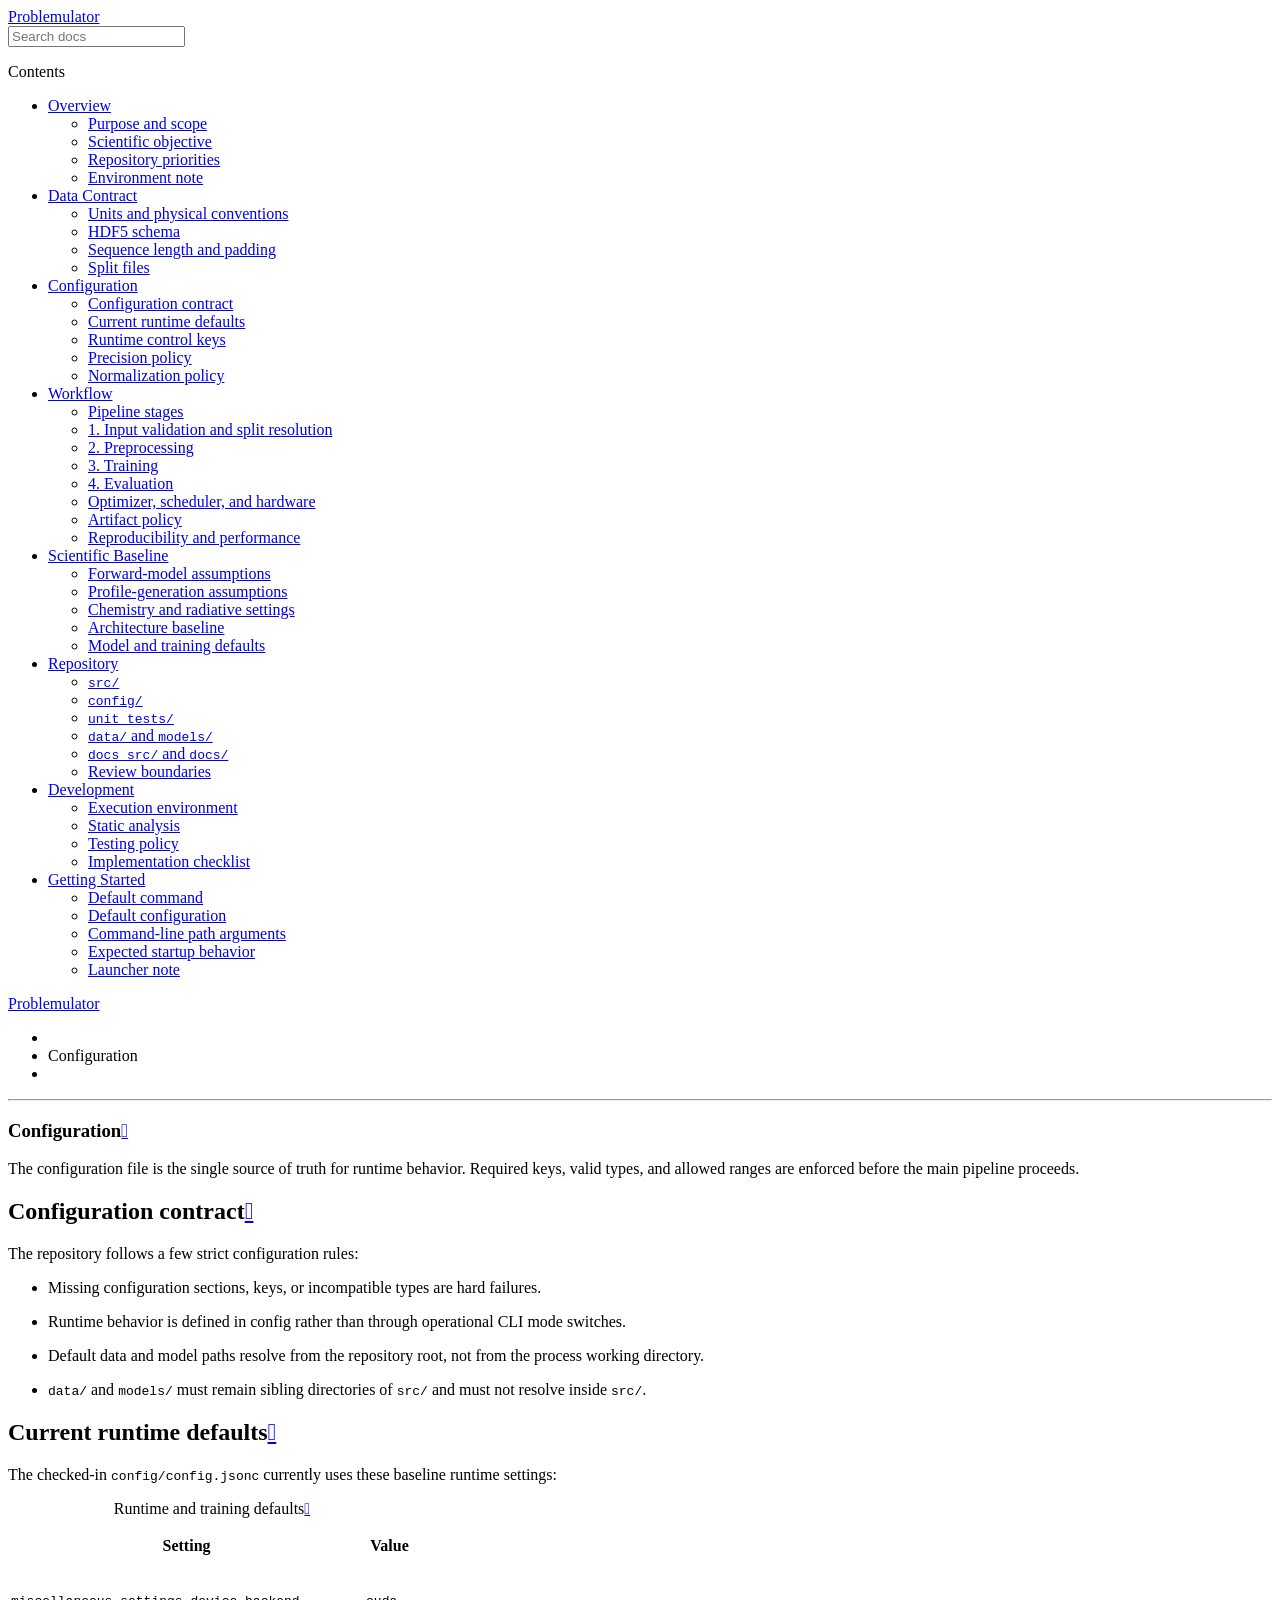
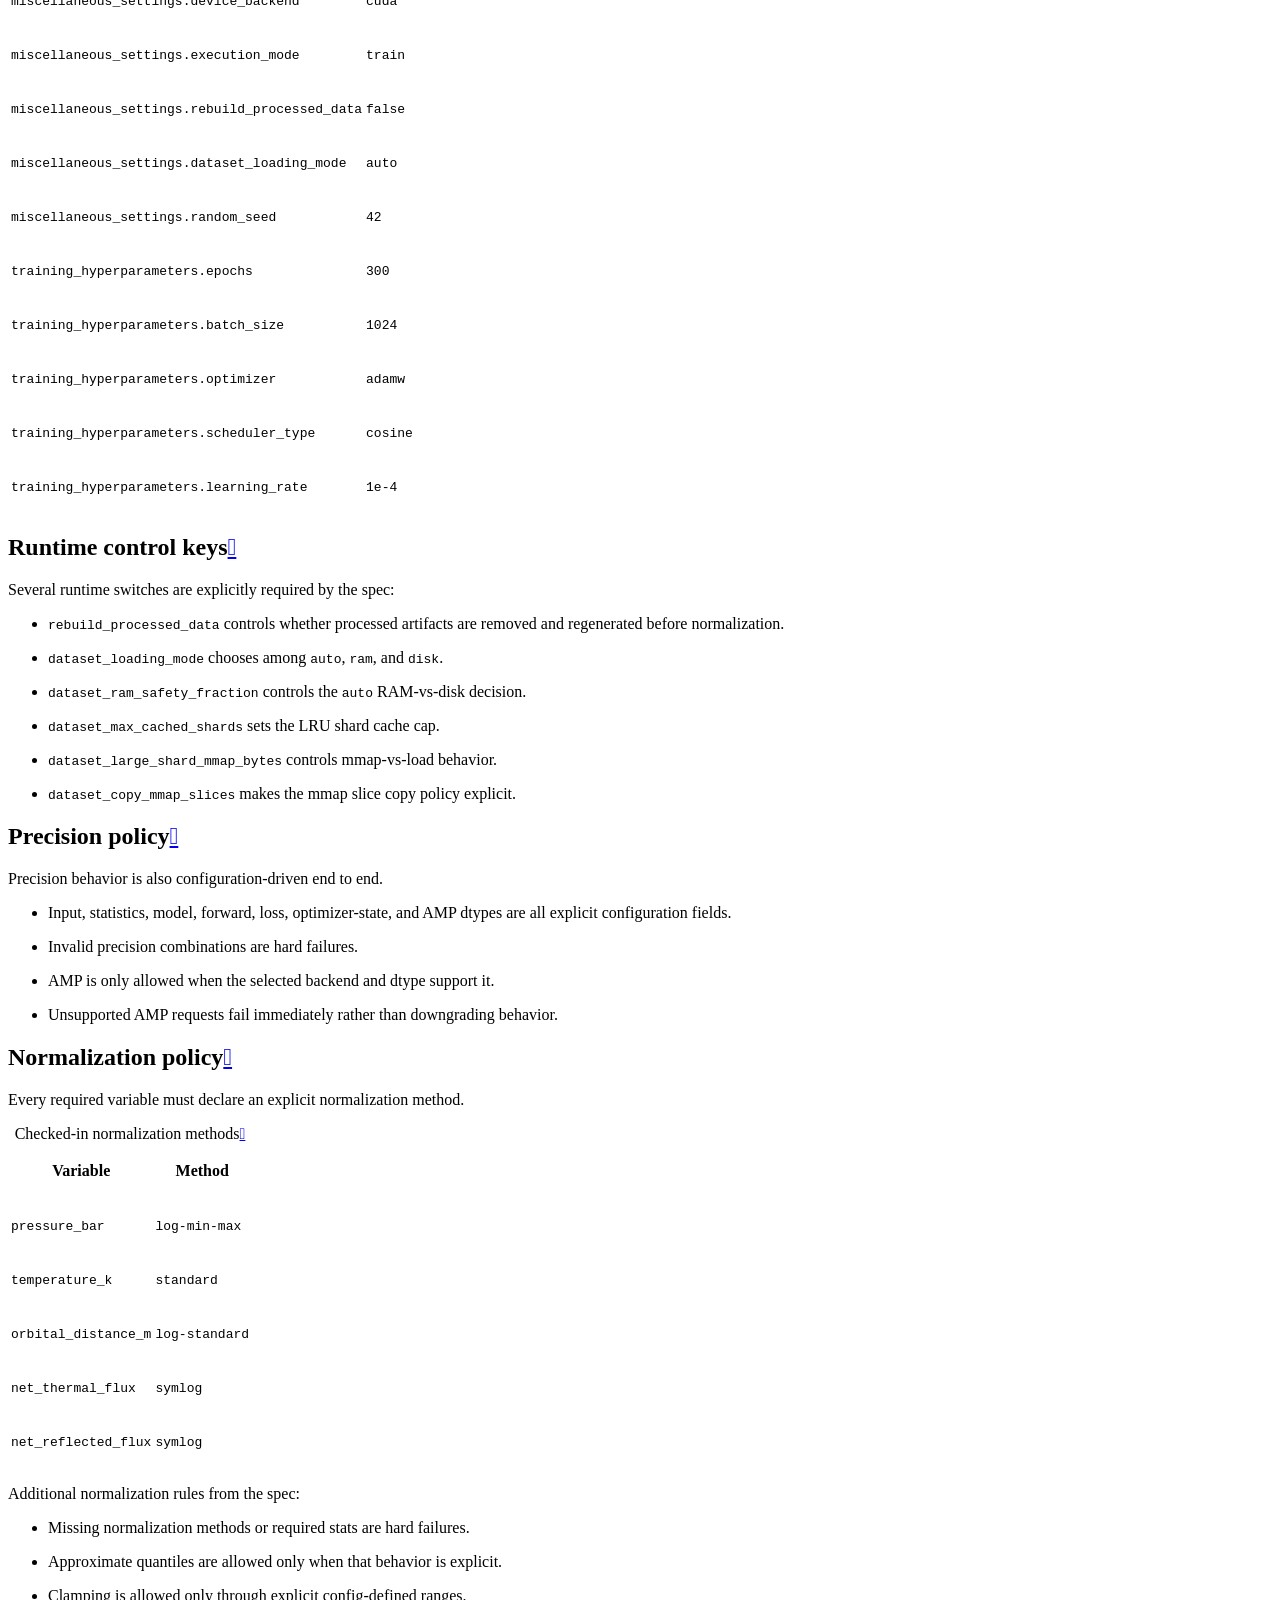
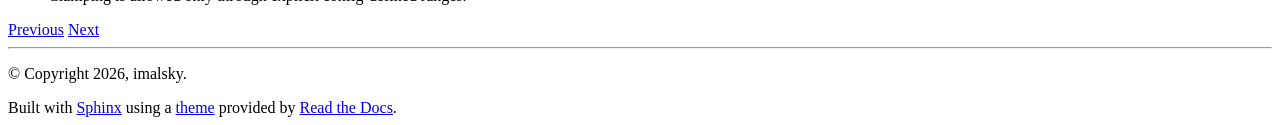
==== docs/configuration.html @ 2e9985f3 "more documentation" ====
<!DOCTYPE html>
<html class="writer-html5" lang="en" data-content_root="./">
<head>
  <meta charset="utf-8" /><meta name="viewport" content="width=device-width, initial-scale=1" />

  <meta name="viewport" content="width=device-width, initial-scale=1.0" />
  <title>Configuration &mdash; Problemulator documentation</title>
      <link rel="stylesheet" type="text/css" href="_static/pygments.css?v=b86133f3" />
      <link rel="stylesheet" type="text/css" href="_static/css/theme.css?v=9edc463e" />

  
      <script src="_static/jquery.js?v=5d32c60e"></script>
      <script src="_static/_sphinx_javascript_frameworks_compat.js?v=2cd50e6c"></script>
      <script src="_static/documentation_options.js?v=5929fcd5"></script>
      <script src="_static/doctools.js?v=fd6eb6e6"></script>
      <script src="_static/sphinx_highlight.js?v=6ffebe34"></script>
    <script src="_static/js/theme.js"></script>
    <link rel="index" title="Index" href="genindex.html" />
    <link rel="search" title="Search" href="search.html" />
    <link rel="next" title="Workflow" href="workflow.html" />
    <link rel="prev" title="Data Contract" href="data_contract.html" /> 
</head>

<body class="wy-body-for-nav"> 
  <div class="wy-grid-for-nav">
    <nav data-toggle="wy-nav-shift" class="wy-nav-side">
      <div class="wy-side-scroll">
        <div class="wy-side-nav-search" >

          
          
          <a href="index.html" class="icon icon-home">
            Problemulator
          </a>
<div role="search">
  <form id="rtd-search-form" class="wy-form" action="search.html" method="get">
    <input type="text" name="q" placeholder="Search docs" aria-label="Search docs" />
    <input type="hidden" name="check_keywords" value="yes" />
    <input type="hidden" name="area" value="default" />
  </form>
</div>
        </div><div class="wy-menu wy-menu-vertical" data-spy="affix" role="navigation" aria-label="Navigation menu">
              <p class="caption" role="heading"><span class="caption-text">Contents</span></p>
<ul class="current">
<li class="toctree-l1"><a class="reference internal" href="overview.html">Overview</a><ul>
<li class="toctree-l2"><a class="reference internal" href="overview.html#purpose-and-scope">Purpose and scope</a></li>
<li class="toctree-l2"><a class="reference internal" href="overview.html#scientific-objective">Scientific objective</a></li>
<li class="toctree-l2"><a class="reference internal" href="overview.html#repository-priorities">Repository priorities</a></li>
<li class="toctree-l2"><a class="reference internal" href="overview.html#environment-note">Environment note</a></li>
</ul>
</li>
<li class="toctree-l1"><a class="reference internal" href="data_contract.html">Data Contract</a><ul>
<li class="toctree-l2"><a class="reference internal" href="data_contract.html#units-and-physical-conventions">Units and physical conventions</a></li>
<li class="toctree-l2"><a class="reference internal" href="data_contract.html#hdf5-schema">HDF5 schema</a></li>
<li class="toctree-l2"><a class="reference internal" href="data_contract.html#sequence-length-and-padding">Sequence length and padding</a></li>
<li class="toctree-l2"><a class="reference internal" href="data_contract.html#split-files">Split files</a></li>
</ul>
</li>
<li class="toctree-l1 current"><a class="current reference internal" href="#">Configuration</a><ul>
<li class="toctree-l2"><a class="reference internal" href="#configuration-contract">Configuration contract</a></li>
<li class="toctree-l2"><a class="reference internal" href="#current-runtime-defaults">Current runtime defaults</a></li>
<li class="toctree-l2"><a class="reference internal" href="#runtime-control-keys">Runtime control keys</a></li>
<li class="toctree-l2"><a class="reference internal" href="#precision-policy">Precision policy</a></li>
<li class="toctree-l2"><a class="reference internal" href="#normalization-policy">Normalization policy</a></li>
</ul>
</li>
<li class="toctree-l1"><a class="reference internal" href="workflow.html">Workflow</a><ul>
<li class="toctree-l2"><a class="reference internal" href="workflow.html#pipeline-stages">Pipeline stages</a></li>
<li class="toctree-l2"><a class="reference internal" href="workflow.html#input-validation-and-split-resolution">1. Input validation and split resolution</a></li>
<li class="toctree-l2"><a class="reference internal" href="workflow.html#preprocessing">2. Preprocessing</a></li>
<li class="toctree-l2"><a class="reference internal" href="workflow.html#training">3. Training</a></li>
<li class="toctree-l2"><a class="reference internal" href="workflow.html#evaluation">4. Evaluation</a></li>
<li class="toctree-l2"><a class="reference internal" href="workflow.html#optimizer-scheduler-and-hardware">Optimizer, scheduler, and hardware</a></li>
<li class="toctree-l2"><a class="reference internal" href="workflow.html#artifact-policy">Artifact policy</a></li>
<li class="toctree-l2"><a class="reference internal" href="workflow.html#reproducibility-and-performance">Reproducibility and performance</a></li>
</ul>
</li>
<li class="toctree-l1"><a class="reference internal" href="scientific_baseline.html">Scientific Baseline</a><ul>
<li class="toctree-l2"><a class="reference internal" href="scientific_baseline.html#forward-model-assumptions">Forward-model assumptions</a></li>
<li class="toctree-l2"><a class="reference internal" href="scientific_baseline.html#profile-generation-assumptions">Profile-generation assumptions</a></li>
<li class="toctree-l2"><a class="reference internal" href="scientific_baseline.html#chemistry-and-radiative-settings">Chemistry and radiative settings</a></li>
<li class="toctree-l2"><a class="reference internal" href="scientific_baseline.html#architecture-baseline">Architecture baseline</a></li>
<li class="toctree-l2"><a class="reference internal" href="scientific_baseline.html#model-and-training-defaults">Model and training defaults</a></li>
</ul>
</li>
<li class="toctree-l1"><a class="reference internal" href="repository.html">Repository</a><ul>
<li class="toctree-l2"><a class="reference internal" href="repository.html#src"><code class="docutils literal notranslate"><span class="pre">src/</span></code></a></li>
<li class="toctree-l2"><a class="reference internal" href="repository.html#config"><code class="docutils literal notranslate"><span class="pre">config/</span></code></a></li>
<li class="toctree-l2"><a class="reference internal" href="repository.html#unit-tests"><code class="docutils literal notranslate"><span class="pre">unit_tests/</span></code></a></li>
<li class="toctree-l2"><a class="reference internal" href="repository.html#data-and-models"><code class="docutils literal notranslate"><span class="pre">data/</span></code> and <code class="docutils literal notranslate"><span class="pre">models/</span></code></a></li>
<li class="toctree-l2"><a class="reference internal" href="repository.html#docs-src-and-docs"><code class="docutils literal notranslate"><span class="pre">docs_src/</span></code> and <code class="docutils literal notranslate"><span class="pre">docs/</span></code></a></li>
<li class="toctree-l2"><a class="reference internal" href="repository.html#review-boundaries">Review boundaries</a></li>
</ul>
</li>
<li class="toctree-l1"><a class="reference internal" href="development.html">Development</a><ul>
<li class="toctree-l2"><a class="reference internal" href="development.html#execution-environment">Execution environment</a></li>
<li class="toctree-l2"><a class="reference internal" href="development.html#static-analysis">Static analysis</a></li>
<li class="toctree-l2"><a class="reference internal" href="development.html#testing-policy">Testing policy</a></li>
<li class="toctree-l2"><a class="reference internal" href="development.html#implementation-checklist">Implementation checklist</a></li>
</ul>
</li>
<li class="toctree-l1"><a class="reference internal" href="getting_started.html">Getting Started</a><ul>
<li class="toctree-l2"><a class="reference internal" href="getting_started.html#default-command">Default command</a></li>
<li class="toctree-l2"><a class="reference internal" href="getting_started.html#default-configuration">Default configuration</a></li>
<li class="toctree-l2"><a class="reference internal" href="getting_started.html#command-line-path-arguments">Command-line path arguments</a></li>
<li class="toctree-l2"><a class="reference internal" href="getting_started.html#expected-startup-behavior">Expected startup behavior</a></li>
<li class="toctree-l2"><a class="reference internal" href="getting_started.html#launcher-note">Launcher note</a></li>
</ul>
</li>
</ul>

        </div>
      </div>
    </nav>

    <section data-toggle="wy-nav-shift" class="wy-nav-content-wrap"><nav class="wy-nav-top" aria-label="Mobile navigation menu" >
          <i data-toggle="wy-nav-top" class="fa fa-bars"></i>
          <a href="index.html">Problemulator</a>
      </nav>

      <div class="wy-nav-content">
        <div class="rst-content">
          <div role="navigation" aria-label="Page navigation">
  <ul class="wy-breadcrumbs">
      <li><a href="index.html" class="icon icon-home" aria-label="Home"></a></li>
      <li class="breadcrumb-item active">Configuration</li>
      <li class="wy-breadcrumbs-aside">
      </li>
  </ul>
  <hr/>
</div>
          <div role="main" class="document" itemscope="itemscope" itemtype="http://schema.org/Article">
           <div itemprop="articleBody">
             
  <section id="configuration">
<h1>Configuration<a class="headerlink" href="#configuration" title="Link to this heading"></a></h1>
<p>The configuration file is the single source of truth for runtime behavior.
Required keys, valid types, and allowed ranges are enforced before the main
pipeline proceeds.</p>
<section id="configuration-contract">
<h2>Configuration contract<a class="headerlink" href="#configuration-contract" title="Link to this heading"></a></h2>
<p>The repository follows a few strict configuration rules:</p>
<ul class="simple">
<li><p>Missing configuration sections, keys, or incompatible types are hard
failures.</p></li>
<li><p>Runtime behavior is defined in config rather than through operational CLI
mode switches.</p></li>
<li><p>Default data and model paths resolve from the repository root, not from the
process working directory.</p></li>
<li><p><code class="docutils literal notranslate"><span class="pre">data/</span></code> and <code class="docutils literal notranslate"><span class="pre">models/</span></code> must remain sibling directories of <code class="docutils literal notranslate"><span class="pre">src/</span></code> and
must not resolve inside <code class="docutils literal notranslate"><span class="pre">src/</span></code>.</p></li>
</ul>
</section>
<section id="current-runtime-defaults">
<h2>Current runtime defaults<a class="headerlink" href="#current-runtime-defaults" title="Link to this heading"></a></h2>
<p>The checked-in <code class="docutils literal notranslate"><span class="pre">config/config.jsonc</span></code> currently uses these baseline runtime
settings:</p>
<table class="docutils align-default" id="id1">
<caption><span class="caption-text">Runtime and training defaults</span><a class="headerlink" href="#id1" title="Link to this table"></a></caption>
<thead>
<tr class="row-odd"><th class="head"><p>Setting</p></th>
<th class="head"><p>Value</p></th>
</tr>
</thead>
<tbody>
<tr class="row-even"><td><p><code class="docutils literal notranslate"><span class="pre">miscellaneous_settings.device_backend</span></code></p></td>
<td><p><code class="docutils literal notranslate"><span class="pre">cuda</span></code></p></td>
</tr>
<tr class="row-odd"><td><p><code class="docutils literal notranslate"><span class="pre">miscellaneous_settings.execution_mode</span></code></p></td>
<td><p><code class="docutils literal notranslate"><span class="pre">train</span></code></p></td>
</tr>
<tr class="row-even"><td><p><code class="docutils literal notranslate"><span class="pre">miscellaneous_settings.rebuild_processed_data</span></code></p></td>
<td><p><code class="docutils literal notranslate"><span class="pre">false</span></code></p></td>
</tr>
<tr class="row-odd"><td><p><code class="docutils literal notranslate"><span class="pre">miscellaneous_settings.dataset_loading_mode</span></code></p></td>
<td><p><code class="docutils literal notranslate"><span class="pre">auto</span></code></p></td>
</tr>
<tr class="row-even"><td><p><code class="docutils literal notranslate"><span class="pre">miscellaneous_settings.random_seed</span></code></p></td>
<td><p><code class="docutils literal notranslate"><span class="pre">42</span></code></p></td>
</tr>
<tr class="row-odd"><td><p><code class="docutils literal notranslate"><span class="pre">training_hyperparameters.epochs</span></code></p></td>
<td><p><code class="docutils literal notranslate"><span class="pre">300</span></code></p></td>
</tr>
<tr class="row-even"><td><p><code class="docutils literal notranslate"><span class="pre">training_hyperparameters.batch_size</span></code></p></td>
<td><p><code class="docutils literal notranslate"><span class="pre">1024</span></code></p></td>
</tr>
<tr class="row-odd"><td><p><code class="docutils literal notranslate"><span class="pre">training_hyperparameters.optimizer</span></code></p></td>
<td><p><code class="docutils literal notranslate"><span class="pre">adamw</span></code></p></td>
</tr>
<tr class="row-even"><td><p><code class="docutils literal notranslate"><span class="pre">training_hyperparameters.scheduler_type</span></code></p></td>
<td><p><code class="docutils literal notranslate"><span class="pre">cosine</span></code></p></td>
</tr>
<tr class="row-odd"><td><p><code class="docutils literal notranslate"><span class="pre">training_hyperparameters.learning_rate</span></code></p></td>
<td><p><code class="docutils literal notranslate"><span class="pre">1e-4</span></code></p></td>
</tr>
</tbody>
</table>
</section>
<section id="runtime-control-keys">
<h2>Runtime control keys<a class="headerlink" href="#runtime-control-keys" title="Link to this heading"></a></h2>
<p>Several runtime switches are explicitly required by the spec:</p>
<ul class="simple">
<li><p><code class="docutils literal notranslate"><span class="pre">rebuild_processed_data</span></code> controls whether processed artifacts are removed
and regenerated before normalization.</p></li>
<li><p><code class="docutils literal notranslate"><span class="pre">dataset_loading_mode</span></code> chooses among <code class="docutils literal notranslate"><span class="pre">auto</span></code>, <code class="docutils literal notranslate"><span class="pre">ram</span></code>, and <code class="docutils literal notranslate"><span class="pre">disk</span></code>.</p></li>
<li><p><code class="docutils literal notranslate"><span class="pre">dataset_ram_safety_fraction</span></code> controls the <code class="docutils literal notranslate"><span class="pre">auto</span></code> RAM-vs-disk decision.</p></li>
<li><p><code class="docutils literal notranslate"><span class="pre">dataset_max_cached_shards</span></code> sets the LRU shard cache cap.</p></li>
<li><p><code class="docutils literal notranslate"><span class="pre">dataset_large_shard_mmap_bytes</span></code> controls mmap-vs-load behavior.</p></li>
<li><p><code class="docutils literal notranslate"><span class="pre">dataset_copy_mmap_slices</span></code> makes the mmap slice copy policy explicit.</p></li>
</ul>
</section>
<section id="precision-policy">
<h2>Precision policy<a class="headerlink" href="#precision-policy" title="Link to this heading"></a></h2>
<p>Precision behavior is also configuration-driven end to end.</p>
<ul class="simple">
<li><p>Input, statistics, model, forward, loss, optimizer-state, and AMP dtypes are
all explicit configuration fields.</p></li>
<li><p>Invalid precision combinations are hard failures.</p></li>
<li><p>AMP is only allowed when the selected backend and dtype support it.</p></li>
<li><p>Unsupported AMP requests fail immediately rather than downgrading behavior.</p></li>
</ul>
</section>
<section id="normalization-policy">
<h2>Normalization policy<a class="headerlink" href="#normalization-policy" title="Link to this heading"></a></h2>
<p>Every required variable must declare an explicit normalization method.</p>
<table class="docutils align-default" id="id2">
<caption><span class="caption-text">Checked-in normalization methods</span><a class="headerlink" href="#id2" title="Link to this table"></a></caption>
<thead>
<tr class="row-odd"><th class="head"><p>Variable</p></th>
<th class="head"><p>Method</p></th>
</tr>
</thead>
<tbody>
<tr class="row-even"><td><p><code class="docutils literal notranslate"><span class="pre">pressure_bar</span></code></p></td>
<td><p><code class="docutils literal notranslate"><span class="pre">log-min-max</span></code></p></td>
</tr>
<tr class="row-odd"><td><p><code class="docutils literal notranslate"><span class="pre">temperature_k</span></code></p></td>
<td><p><code class="docutils literal notranslate"><span class="pre">standard</span></code></p></td>
</tr>
<tr class="row-even"><td><p><code class="docutils literal notranslate"><span class="pre">orbital_distance_m</span></code></p></td>
<td><p><code class="docutils literal notranslate"><span class="pre">log-standard</span></code></p></td>
</tr>
<tr class="row-odd"><td><p><code class="docutils literal notranslate"><span class="pre">net_thermal_flux</span></code></p></td>
<td><p><code class="docutils literal notranslate"><span class="pre">symlog</span></code></p></td>
</tr>
<tr class="row-even"><td><p><code class="docutils literal notranslate"><span class="pre">net_reflected_flux</span></code></p></td>
<td><p><code class="docutils literal notranslate"><span class="pre">symlog</span></code></p></td>
</tr>
</tbody>
</table>
<p>Additional normalization rules from the spec:</p>
<ul class="simple">
<li><p>Missing normalization methods or required stats are hard failures.</p></li>
<li><p>Approximate quantiles are allowed only when that behavior is explicit.</p></li>
<li><p>Clamping is allowed only through explicit config-defined ranges.</p></li>
</ul>
</section>
</section>


           </div>
          </div>
          <footer><div class="rst-footer-buttons" role="navigation" aria-label="Footer">
        <a href="data_contract.html" class="btn btn-neutral float-left" title="Data Contract" accesskey="p" rel="prev"><span class="fa fa-arrow-circle-left" aria-hidden="true"></span> Previous</a>
        <a href="workflow.html" class="btn btn-neutral float-right" title="Workflow" accesskey="n" rel="next">Next <span class="fa fa-arrow-circle-right" aria-hidden="true"></span></a>
    </div>

  <hr/>

  <div role="contentinfo">
    <p>&#169; Copyright 2026, imalsky.</p>
  </div>

  Built with <a href="https://www.sphinx-doc.org/">Sphinx</a> using a
    <a href="https://github.com/readthedocs/sphinx_rtd_theme">theme</a>
    provided by <a href="https://readthedocs.org">Read the Docs</a>.
   

</footer>
        </div>
      </div>
    </section>
  </div>
  <script>
      jQuery(function () {
          SphinxRtdTheme.Navigation.enable(true);
      });
  </script> 

</body>
</html>
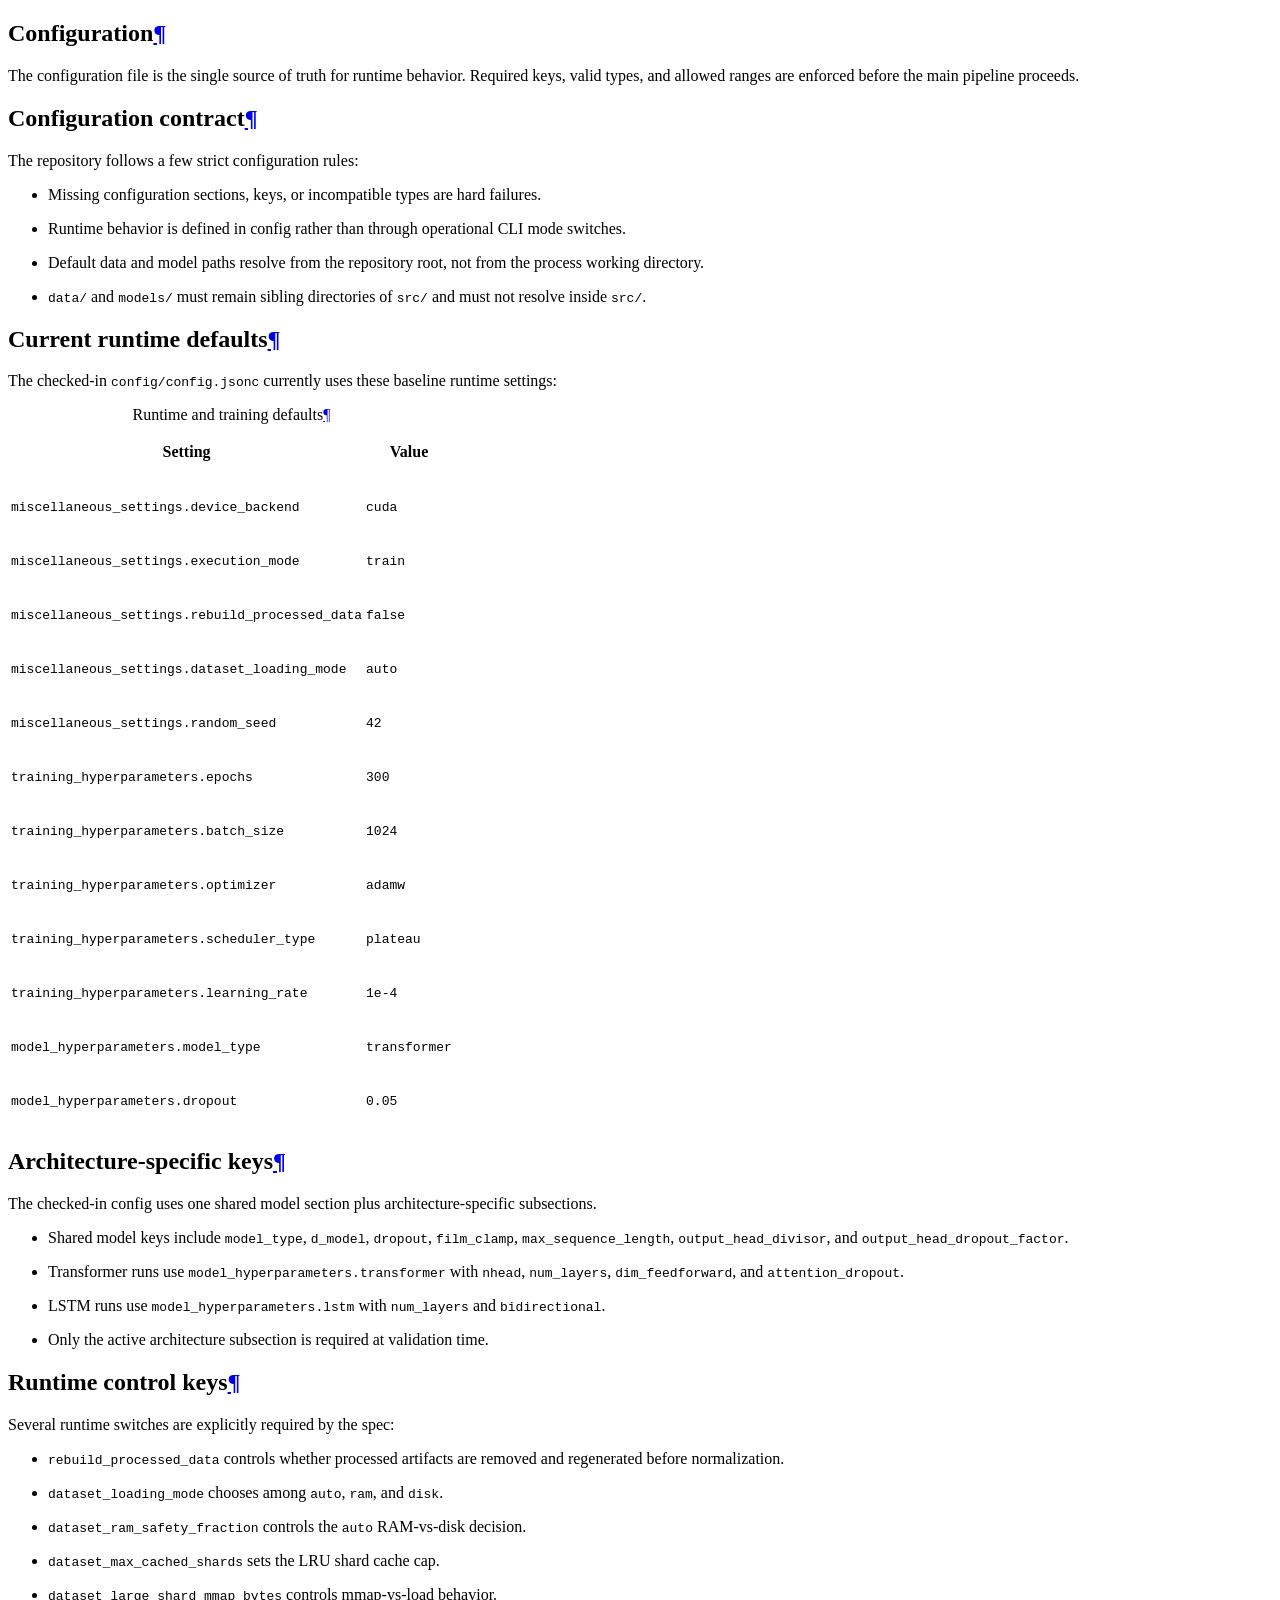
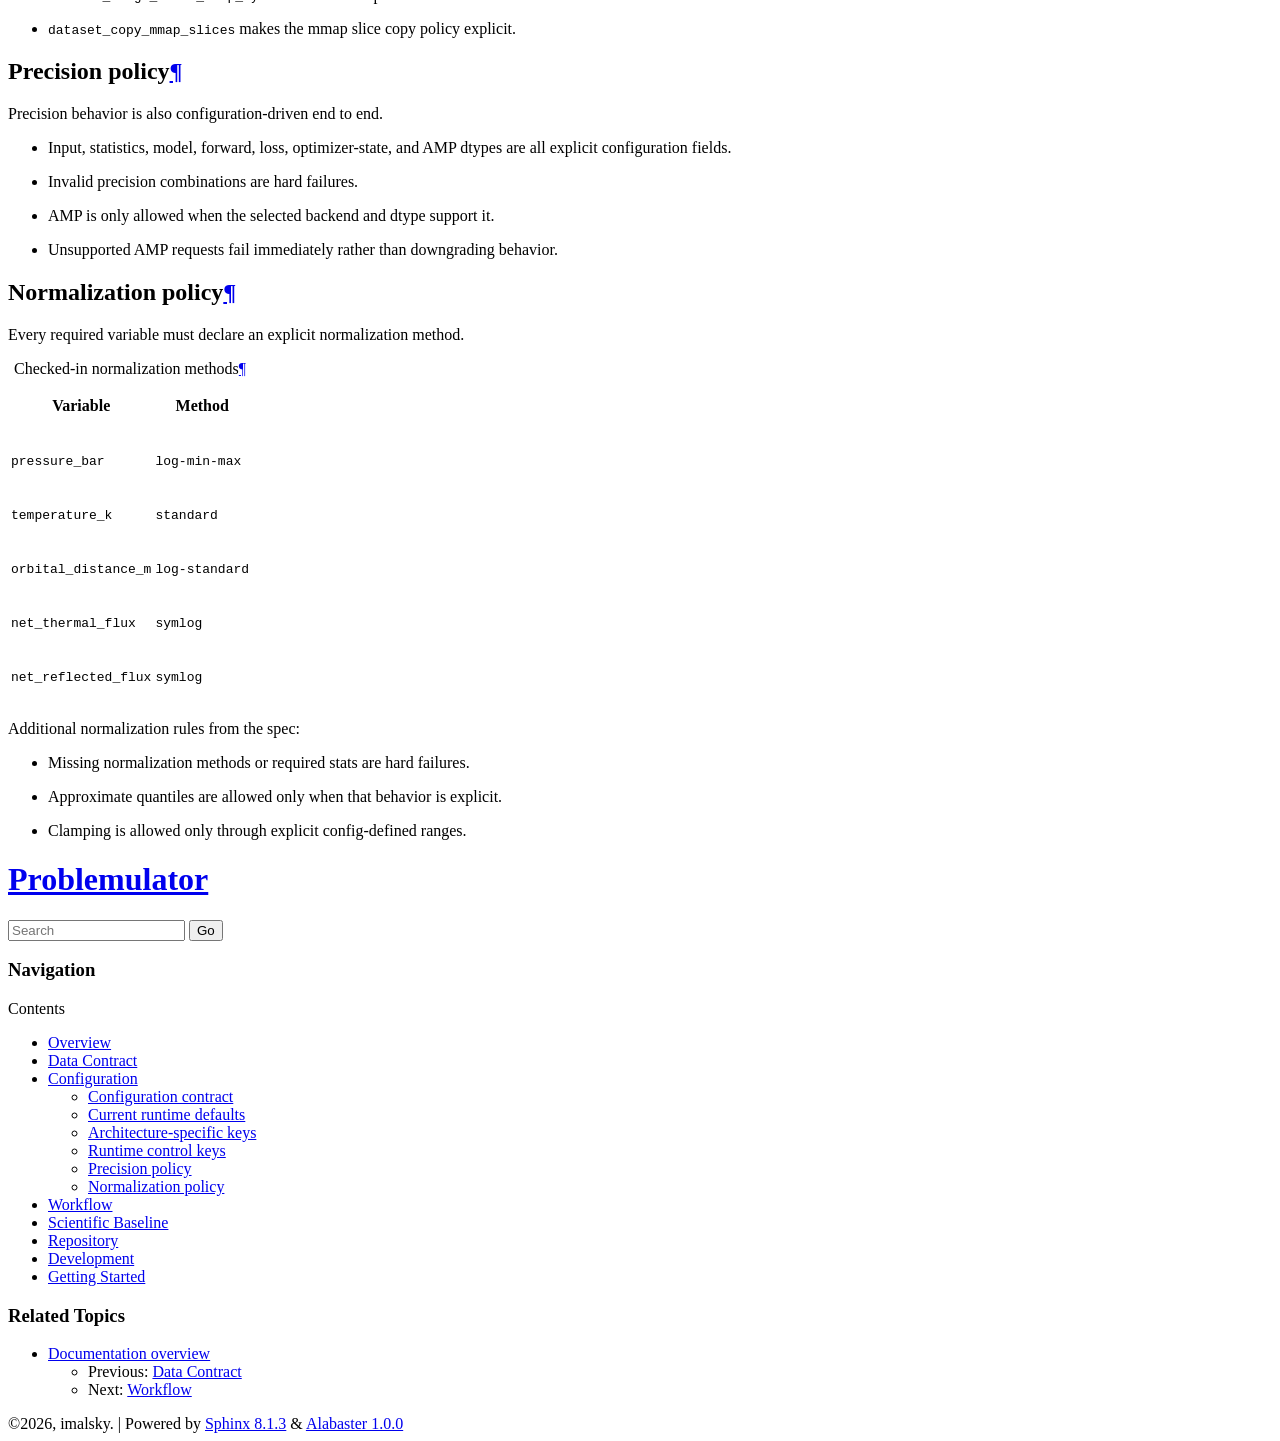
==== commit 812aa8b9: "cleaning up, adding a test" ====
--- a/docs/configuration.html
+++ b/docs/configuration.html
@@ -1,146 +1,45 @@
-
-
 <!DOCTYPE html>
-<html class="writer-html5" lang="en" data-content_root="./">
-<head>
-  <meta charset="utf-8" /><meta name="viewport" content="width=device-width, initial-scale=1" />
-
-  <meta name="viewport" content="width=device-width, initial-scale=1.0" />
-  <title>Configuration &mdash; Problemulator documentation</title>
-      <link rel="stylesheet" type="text/css" href="_static/pygments.css?v=b86133f3" />
-      <link rel="stylesheet" type="text/css" href="_static/css/theme.css?v=9edc463e" />
-
-  
-      <script src="_static/jquery.js?v=5d32c60e"></script>
-      <script src="_static/_sphinx_javascript_frameworks_compat.js?v=2cd50e6c"></script>
-      <script src="_static/documentation_options.js?v=5929fcd5"></script>
-      <script src="_static/doctools.js?v=fd6eb6e6"></script>
-      <script src="_static/sphinx_highlight.js?v=6ffebe34"></script>
-    <script src="_static/js/theme.js"></script>
+
+<html lang="en" data-content_root="./">
+  <head>
+    <meta charset="utf-8" />
+    <meta name="viewport" content="width=device-width, initial-scale=1.0" /><meta name="viewport" content="width=device-width, initial-scale=1" />
+
+    <title>Configuration &#8212; Problemulator documentation</title>
+    <link rel="stylesheet" type="text/css" href="_static/pygments.css?v=5ecbeea2" />
+    <link rel="stylesheet" type="text/css" href="_static/basic.css?v=686e5160" />
+    <link rel="stylesheet" type="text/css" href="_static/alabaster.css?v=27fed22d" />
+    <script src="_static/documentation_options.js?v=5929fcd5"></script>
+    <script src="_static/doctools.js?v=9bcbadda"></script>
+    <script src="_static/sphinx_highlight.js?v=dc90522c"></script>
     <link rel="index" title="Index" href="genindex.html" />
     <link rel="search" title="Search" href="search.html" />
     <link rel="next" title="Workflow" href="workflow.html" />
-    <link rel="prev" title="Data Contract" href="data_contract.html" /> 
-</head>
-
-<body class="wy-body-for-nav"> 
-  <div class="wy-grid-for-nav">
-    <nav data-toggle="wy-nav-shift" class="wy-nav-side">
-      <div class="wy-side-scroll">
-        <div class="wy-side-nav-search" >
-
+    <link rel="prev" title="Data Contract" href="data_contract.html" />
+   
+  <link rel="stylesheet" href="_static/custom.css" type="text/css" />
+  
+
+  
+  
+
+  </head><body>
+  
+
+    <div class="document">
+      <div class="documentwrapper">
+        <div class="bodywrapper">
           
-          
-          <a href="index.html" class="icon icon-home">
-            Problemulator
-          </a>
-<div role="search">
-  <form id="rtd-search-form" class="wy-form" action="search.html" method="get">
-    <input type="text" name="q" placeholder="Search docs" aria-label="Search docs" />
-    <input type="hidden" name="check_keywords" value="yes" />
-    <input type="hidden" name="area" value="default" />
-  </form>
-</div>
-        </div><div class="wy-menu wy-menu-vertical" data-spy="affix" role="navigation" aria-label="Navigation menu">
-              <p class="caption" role="heading"><span class="caption-text">Contents</span></p>
-<ul class="current">
-<li class="toctree-l1"><a class="reference internal" href="overview.html">Overview</a><ul>
-<li class="toctree-l2"><a class="reference internal" href="overview.html#purpose-and-scope">Purpose and scope</a></li>
-<li class="toctree-l2"><a class="reference internal" href="overview.html#scientific-objective">Scientific objective</a></li>
-<li class="toctree-l2"><a class="reference internal" href="overview.html#repository-priorities">Repository priorities</a></li>
-<li class="toctree-l2"><a class="reference internal" href="overview.html#environment-note">Environment note</a></li>
-</ul>
-</li>
-<li class="toctree-l1"><a class="reference internal" href="data_contract.html">Data Contract</a><ul>
-<li class="toctree-l2"><a class="reference internal" href="data_contract.html#units-and-physical-conventions">Units and physical conventions</a></li>
-<li class="toctree-l2"><a class="reference internal" href="data_contract.html#hdf5-schema">HDF5 schema</a></li>
-<li class="toctree-l2"><a class="reference internal" href="data_contract.html#sequence-length-and-padding">Sequence length and padding</a></li>
-<li class="toctree-l2"><a class="reference internal" href="data_contract.html#split-files">Split files</a></li>
-</ul>
-</li>
-<li class="toctree-l1 current"><a class="current reference internal" href="#">Configuration</a><ul>
-<li class="toctree-l2"><a class="reference internal" href="#configuration-contract">Configuration contract</a></li>
-<li class="toctree-l2"><a class="reference internal" href="#current-runtime-defaults">Current runtime defaults</a></li>
-<li class="toctree-l2"><a class="reference internal" href="#runtime-control-keys">Runtime control keys</a></li>
-<li class="toctree-l2"><a class="reference internal" href="#precision-policy">Precision policy</a></li>
-<li class="toctree-l2"><a class="reference internal" href="#normalization-policy">Normalization policy</a></li>
-</ul>
-</li>
-<li class="toctree-l1"><a class="reference internal" href="workflow.html">Workflow</a><ul>
-<li class="toctree-l2"><a class="reference internal" href="workflow.html#pipeline-stages">Pipeline stages</a></li>
-<li class="toctree-l2"><a class="reference internal" href="workflow.html#input-validation-and-split-resolution">1. Input validation and split resolution</a></li>
-<li class="toctree-l2"><a class="reference internal" href="workflow.html#preprocessing">2. Preprocessing</a></li>
-<li class="toctree-l2"><a class="reference internal" href="workflow.html#training">3. Training</a></li>
-<li class="toctree-l2"><a class="reference internal" href="workflow.html#evaluation">4. Evaluation</a></li>
-<li class="toctree-l2"><a class="reference internal" href="workflow.html#optimizer-scheduler-and-hardware">Optimizer, scheduler, and hardware</a></li>
-<li class="toctree-l2"><a class="reference internal" href="workflow.html#artifact-policy">Artifact policy</a></li>
-<li class="toctree-l2"><a class="reference internal" href="workflow.html#reproducibility-and-performance">Reproducibility and performance</a></li>
-</ul>
-</li>
-<li class="toctree-l1"><a class="reference internal" href="scientific_baseline.html">Scientific Baseline</a><ul>
-<li class="toctree-l2"><a class="reference internal" href="scientific_baseline.html#forward-model-assumptions">Forward-model assumptions</a></li>
-<li class="toctree-l2"><a class="reference internal" href="scientific_baseline.html#profile-generation-assumptions">Profile-generation assumptions</a></li>
-<li class="toctree-l2"><a class="reference internal" href="scientific_baseline.html#chemistry-and-radiative-settings">Chemistry and radiative settings</a></li>
-<li class="toctree-l2"><a class="reference internal" href="scientific_baseline.html#architecture-baseline">Architecture baseline</a></li>
-<li class="toctree-l2"><a class="reference internal" href="scientific_baseline.html#model-and-training-defaults">Model and training defaults</a></li>
-</ul>
-</li>
-<li class="toctree-l1"><a class="reference internal" href="repository.html">Repository</a><ul>
-<li class="toctree-l2"><a class="reference internal" href="repository.html#src"><code class="docutils literal notranslate"><span class="pre">src/</span></code></a></li>
-<li class="toctree-l2"><a class="reference internal" href="repository.html#config"><code class="docutils literal notranslate"><span class="pre">config/</span></code></a></li>
-<li class="toctree-l2"><a class="reference internal" href="repository.html#unit-tests"><code class="docutils literal notranslate"><span class="pre">unit_tests/</span></code></a></li>
-<li class="toctree-l2"><a class="reference internal" href="repository.html#data-and-models"><code class="docutils literal notranslate"><span class="pre">data/</span></code> and <code class="docutils literal notranslate"><span class="pre">models/</span></code></a></li>
-<li class="toctree-l2"><a class="reference internal" href="repository.html#docs-src-and-docs"><code class="docutils literal notranslate"><span class="pre">docs_src/</span></code> and <code class="docutils literal notranslate"><span class="pre">docs/</span></code></a></li>
-<li class="toctree-l2"><a class="reference internal" href="repository.html#review-boundaries">Review boundaries</a></li>
-</ul>
-</li>
-<li class="toctree-l1"><a class="reference internal" href="development.html">Development</a><ul>
-<li class="toctree-l2"><a class="reference internal" href="development.html#execution-environment">Execution environment</a></li>
-<li class="toctree-l2"><a class="reference internal" href="development.html#static-analysis">Static analysis</a></li>
-<li class="toctree-l2"><a class="reference internal" href="development.html#testing-policy">Testing policy</a></li>
-<li class="toctree-l2"><a class="reference internal" href="development.html#implementation-checklist">Implementation checklist</a></li>
-</ul>
-</li>
-<li class="toctree-l1"><a class="reference internal" href="getting_started.html">Getting Started</a><ul>
-<li class="toctree-l2"><a class="reference internal" href="getting_started.html#default-command">Default command</a></li>
-<li class="toctree-l2"><a class="reference internal" href="getting_started.html#default-configuration">Default configuration</a></li>
-<li class="toctree-l2"><a class="reference internal" href="getting_started.html#command-line-path-arguments">Command-line path arguments</a></li>
-<li class="toctree-l2"><a class="reference internal" href="getting_started.html#expected-startup-behavior">Expected startup behavior</a></li>
-<li class="toctree-l2"><a class="reference internal" href="getting_started.html#launcher-note">Launcher note</a></li>
-</ul>
-</li>
-</ul>
-
-        </div>
-      </div>
-    </nav>
-
-    <section data-toggle="wy-nav-shift" class="wy-nav-content-wrap"><nav class="wy-nav-top" aria-label="Mobile navigation menu" >
-          <i data-toggle="wy-nav-top" class="fa fa-bars"></i>
-          <a href="index.html">Problemulator</a>
-      </nav>
-
-      <div class="wy-nav-content">
-        <div class="rst-content">
-          <div role="navigation" aria-label="Page navigation">
-  <ul class="wy-breadcrumbs">
-      <li><a href="index.html" class="icon icon-home" aria-label="Home"></a></li>
-      <li class="breadcrumb-item active">Configuration</li>
-      <li class="wy-breadcrumbs-aside">
-      </li>
-  </ul>
-  <hr/>
-</div>
-          <div role="main" class="document" itemscope="itemscope" itemtype="http://schema.org/Article">
-           <div itemprop="articleBody">
-             
+
+          <div class="body" role="main">
+            
   <section id="configuration">
-<h1>Configuration<a class="headerlink" href="#configuration" title="Link to this heading"></a></h1>
+<h1>Configuration<a class="headerlink" href="#configuration" title="Link to this heading">¶</a></h1>
 <p>The configuration file is the single source of truth for runtime behavior.
 Required keys, valid types, and allowed ranges are enforced before the main
 pipeline proceeds.</p>
 <section id="configuration-contract">
-<h2>Configuration contract<a class="headerlink" href="#configuration-contract" title="Link to this heading"></a></h2>
+<h2>Configuration contract<a class="headerlink" href="#configuration-contract" title="Link to this heading">¶</a></h2>
 <p>The repository follows a few strict configuration rules:</p>
 <ul class="simple">
 <li><p>Missing configuration sections, keys, or incompatible types are hard
@@ -154,11 +53,11 @@
 </ul>
 </section>
 <section id="current-runtime-defaults">
-<h2>Current runtime defaults<a class="headerlink" href="#current-runtime-defaults" title="Link to this heading"></a></h2>
+<h2>Current runtime defaults<a class="headerlink" href="#current-runtime-defaults" title="Link to this heading">¶</a></h2>
 <p>The checked-in <code class="docutils literal notranslate"><span class="pre">config/config.jsonc</span></code> currently uses these baseline runtime
 settings:</p>
 <table class="docutils align-default" id="id1">
-<caption><span class="caption-text">Runtime and training defaults</span><a class="headerlink" href="#id1" title="Link to this table"></a></caption>
+<caption><span class="caption-text">Runtime and training defaults</span><a class="headerlink" href="#id1" title="Link to this table">¶</a></caption>
 <thead>
 <tr class="row-odd"><th class="head"><p>Setting</p></th>
 <th class="head"><p>Value</p></th>
@@ -190,16 +89,38 @@
 <td><p><code class="docutils literal notranslate"><span class="pre">adamw</span></code></p></td>
 </tr>
 <tr class="row-even"><td><p><code class="docutils literal notranslate"><span class="pre">training_hyperparameters.scheduler_type</span></code></p></td>
-<td><p><code class="docutils literal notranslate"><span class="pre">cosine</span></code></p></td>
+<td><p><code class="docutils literal notranslate"><span class="pre">plateau</span></code></p></td>
 </tr>
 <tr class="row-odd"><td><p><code class="docutils literal notranslate"><span class="pre">training_hyperparameters.learning_rate</span></code></p></td>
 <td><p><code class="docutils literal notranslate"><span class="pre">1e-4</span></code></p></td>
 </tr>
+<tr class="row-even"><td><p><code class="docutils literal notranslate"><span class="pre">model_hyperparameters.model_type</span></code></p></td>
+<td><p><code class="docutils literal notranslate"><span class="pre">transformer</span></code></p></td>
+</tr>
+<tr class="row-odd"><td><p><code class="docutils literal notranslate"><span class="pre">model_hyperparameters.dropout</span></code></p></td>
+<td><p><code class="docutils literal notranslate"><span class="pre">0.05</span></code></p></td>
+</tr>
 </tbody>
 </table>
 </section>
+<section id="architecture-specific-keys">
+<h2>Architecture-specific keys<a class="headerlink" href="#architecture-specific-keys" title="Link to this heading">¶</a></h2>
+<p>The checked-in config uses one shared model section plus architecture-specific
+subsections.</p>
+<ul class="simple">
+<li><p>Shared model keys include <code class="docutils literal notranslate"><span class="pre">model_type</span></code>, <code class="docutils literal notranslate"><span class="pre">d_model</span></code>, <code class="docutils literal notranslate"><span class="pre">dropout</span></code>,
+<code class="docutils literal notranslate"><span class="pre">film_clamp</span></code>, <code class="docutils literal notranslate"><span class="pre">max_sequence_length</span></code>, <code class="docutils literal notranslate"><span class="pre">output_head_divisor</span></code>, and
+<code class="docutils literal notranslate"><span class="pre">output_head_dropout_factor</span></code>.</p></li>
+<li><p>Transformer runs use <code class="docutils literal notranslate"><span class="pre">model_hyperparameters.transformer</span></code> with
+<code class="docutils literal notranslate"><span class="pre">nhead</span></code>, <code class="docutils literal notranslate"><span class="pre">num_layers</span></code>, <code class="docutils literal notranslate"><span class="pre">dim_feedforward</span></code>, and
+<code class="docutils literal notranslate"><span class="pre">attention_dropout</span></code>.</p></li>
+<li><p>LSTM runs use <code class="docutils literal notranslate"><span class="pre">model_hyperparameters.lstm</span></code> with <code class="docutils literal notranslate"><span class="pre">num_layers</span></code> and
+<code class="docutils literal notranslate"><span class="pre">bidirectional</span></code>.</p></li>
+<li><p>Only the active architecture subsection is required at validation time.</p></li>
+</ul>
+</section>
 <section id="runtime-control-keys">
-<h2>Runtime control keys<a class="headerlink" href="#runtime-control-keys" title="Link to this heading"></a></h2>
+<h2>Runtime control keys<a class="headerlink" href="#runtime-control-keys" title="Link to this heading">¶</a></h2>
 <p>Several runtime switches are explicitly required by the spec:</p>
 <ul class="simple">
 <li><p><code class="docutils literal notranslate"><span class="pre">rebuild_processed_data</span></code> controls whether processed artifacts are removed
@@ -212,7 +133,7 @@
 </ul>
 </section>
 <section id="precision-policy">
-<h2>Precision policy<a class="headerlink" href="#precision-policy" title="Link to this heading"></a></h2>
+<h2>Precision policy<a class="headerlink" href="#precision-policy" title="Link to this heading">¶</a></h2>
 <p>Precision behavior is also configuration-driven end to end.</p>
 <ul class="simple">
 <li><p>Input, statistics, model, forward, loss, optimizer-state, and AMP dtypes are
@@ -223,10 +144,10 @@
 </ul>
 </section>
 <section id="normalization-policy">
-<h2>Normalization policy<a class="headerlink" href="#normalization-policy" title="Link to this heading"></a></h2>
+<h2>Normalization policy<a class="headerlink" href="#normalization-policy" title="Link to this heading">¶</a></h2>
 <p>Every required variable must declare an explicit normalization method.</p>
 <table class="docutils align-default" id="id2">
-<caption><span class="caption-text">Checked-in normalization methods</span><a class="headerlink" href="#id2" title="Link to this table"></a></caption>
+<caption><span class="caption-text">Checked-in normalization methods</span><a class="headerlink" href="#id2" title="Link to this table">¶</a></caption>
 <thead>
 <tr class="row-odd"><th class="head"><p>Variable</p></th>
 <th class="head"><p>Method</p></th>
@@ -260,34 +181,83 @@
 </section>
 
 
-           </div>
           </div>
-          <footer><div class="rst-footer-buttons" role="navigation" aria-label="Footer">
-        <a href="data_contract.html" class="btn btn-neutral float-left" title="Data Contract" accesskey="p" rel="prev"><span class="fa fa-arrow-circle-left" aria-hidden="true"></span> Previous</a>
-        <a href="workflow.html" class="btn btn-neutral float-right" title="Workflow" accesskey="n" rel="next">Next <span class="fa fa-arrow-circle-right" aria-hidden="true"></span></a>
-    </div>
-
-  <hr/>
-
-  <div role="contentinfo">
-    <p>&#169; Copyright 2026, imalsky.</p>
-  </div>
-
-  Built with <a href="https://www.sphinx-doc.org/">Sphinx</a> using a
-    <a href="https://github.com/readthedocs/sphinx_rtd_theme">theme</a>
-    provided by <a href="https://readthedocs.org">Read the Docs</a>.
-   
-
-</footer>
+          
         </div>
       </div>
-    </section>
-  </div>
-  <script>
-      jQuery(function () {
-          SphinxRtdTheme.Navigation.enable(true);
-      });
-  </script> 
-
-</body>
+      <div class="sphinxsidebar" role="navigation" aria-label="Main">
+        <div class="sphinxsidebarwrapper">
+<h1 class="logo"><a href="index.html">Problemulator</a></h1>
+
+
+
+
+
+
+
+
+
+<search id="searchbox" style="display: none" role="search">
+    <div class="searchformwrapper">
+    <form class="search" action="search.html" method="get">
+      <input type="text" name="q" aria-labelledby="searchlabel" autocomplete="off" autocorrect="off" autocapitalize="off" spellcheck="false" placeholder="Search"/>
+      <input type="submit" value="Go" />
+    </form>
+    </div>
+</search>
+<script>document.getElementById('searchbox').style.display = "block"</script><h3>Navigation</h3>
+<p class="caption" role="heading"><span class="caption-text">Contents</span></p>
+<ul class="current">
+<li class="toctree-l1"><a class="reference internal" href="overview.html">Overview</a></li>
+<li class="toctree-l1"><a class="reference internal" href="data_contract.html">Data Contract</a></li>
+<li class="toctree-l1 current"><a class="current reference internal" href="#">Configuration</a><ul>
+<li class="toctree-l2"><a class="reference internal" href="#configuration-contract">Configuration contract</a></li>
+<li class="toctree-l2"><a class="reference internal" href="#current-runtime-defaults">Current runtime defaults</a></li>
+<li class="toctree-l2"><a class="reference internal" href="#architecture-specific-keys">Architecture-specific keys</a></li>
+<li class="toctree-l2"><a class="reference internal" href="#runtime-control-keys">Runtime control keys</a></li>
+<li class="toctree-l2"><a class="reference internal" href="#precision-policy">Precision policy</a></li>
+<li class="toctree-l2"><a class="reference internal" href="#normalization-policy">Normalization policy</a></li>
+</ul>
+</li>
+<li class="toctree-l1"><a class="reference internal" href="workflow.html">Workflow</a></li>
+<li class="toctree-l1"><a class="reference internal" href="scientific_baseline.html">Scientific Baseline</a></li>
+<li class="toctree-l1"><a class="reference internal" href="repository.html">Repository</a></li>
+<li class="toctree-l1"><a class="reference internal" href="development.html">Development</a></li>
+<li class="toctree-l1"><a class="reference internal" href="getting_started.html">Getting Started</a></li>
+</ul>
+
+<div class="relations">
+<h3>Related Topics</h3>
+<ul>
+  <li><a href="index.html">Documentation overview</a><ul>
+      <li>Previous: <a href="data_contract.html" title="previous chapter">Data Contract</a></li>
+      <li>Next: <a href="workflow.html" title="next chapter">Workflow</a></li>
+  </ul></li>
+</ul>
+</div>
+
+
+
+
+
+
+
+
+        </div>
+      </div>
+      <div class="clearer"></div>
+    </div>
+    <div class="footer">
+      &#169;2026, imalsky.
+      
+      |
+      Powered by <a href="https://www.sphinx-doc.org/">Sphinx 8.1.3</a>
+      &amp; <a href="https://alabaster.readthedocs.io">Alabaster 1.0.0</a>
+      
+    </div>
+
+    
+
+    
+  </body>
 </html>
